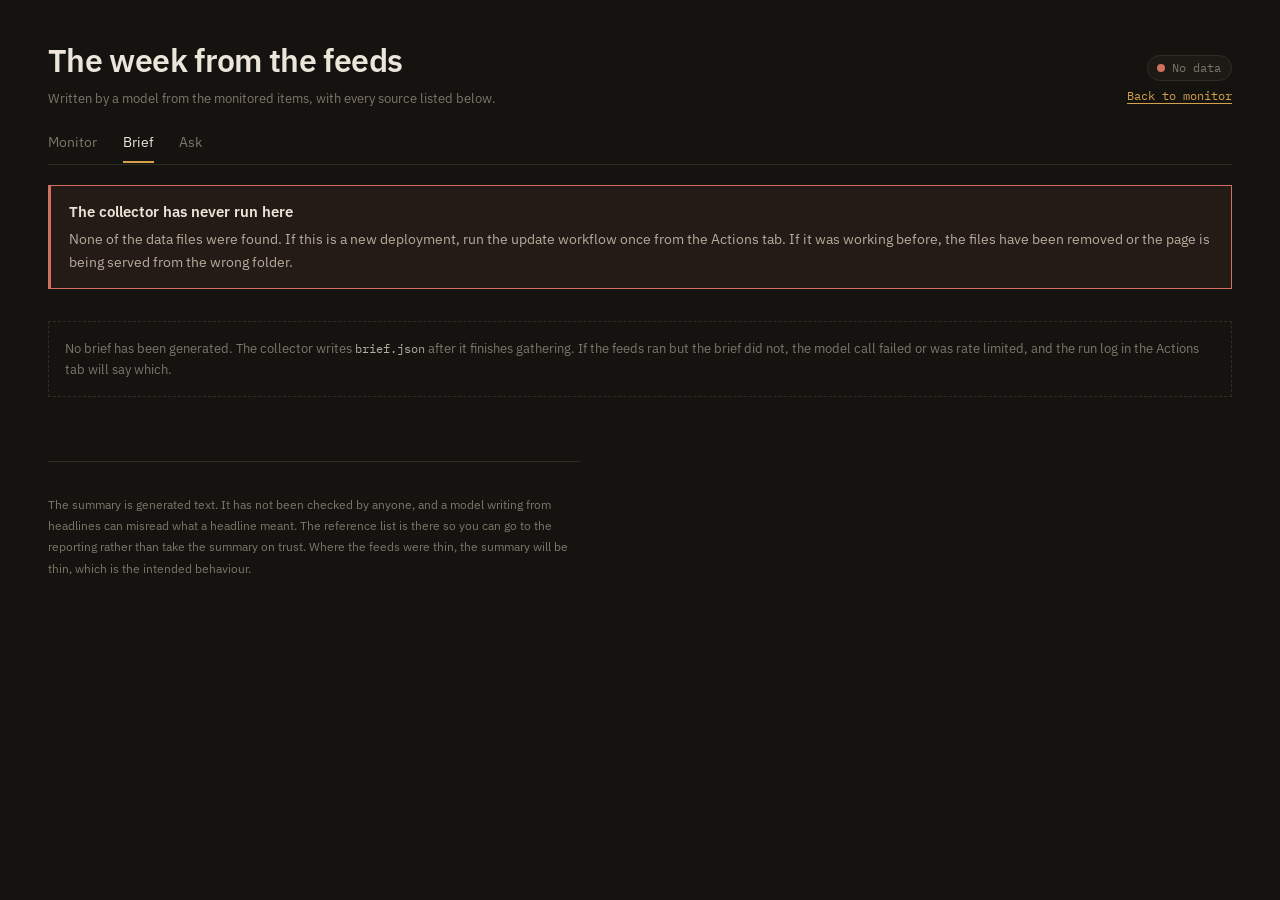
==== brief.html @ 3529eb23 "Add files via upload" ====
<!DOCTYPE html>
<html lang="en-AU">
<head>
<meta charset="utf-8">
<meta name="viewport" content="width=device-width, initial-scale=1">
<title>Brief · Sahel Monitor</title>
<meta name="description" content="Weekly written brief on the Sahel, generated from the monitored feeds.">
<link rel="preconnect" href="https://fonts.googleapis.com">
<link rel="preconnect" href="https://fonts.gstatic.com" crossorigin>
<link href="https://fonts.googleapis.com/css2?family=IBM+Plex+Mono:wght@400;500&family=IBM+Plex+Sans:wght@400;500;600&display=swap" rel="stylesheet">
<link rel="stylesheet" href="styles.css">
<style>
  .provenance {
    margin-top: 1.1rem; padding-top: 0.8rem; border-top: 1px solid var(--line-soft);
    font-family: var(--mono); font-size: 0.72rem; color: var(--ink-3);
    display: flex; flex-wrap: wrap; gap: 0.3rem 1.2rem;
  }
  .ref-filter {
    display: flex; flex-wrap: wrap; gap: 0.5rem; align-items: center;
    margin-bottom: 1rem;
  }
</style>
</head>
<body>

<header class="masthead">
  <h1>The week from the feeds
    <span>Written by a model from the monitored items, with every source listed below.</span>
  </h1>
  <div class="status-block">
    <span class="pill" id="status-pill"><span class="lamp"></span><span id="status-text">Checking</span></span>
    <a class="linkish" href="index.html" style="font-size:0.75rem;">Back to monitor</a>
  </div>
</header>

<nav class="tabs"></nav>

<div class="alert" id="alert" role="status">
  <h2 id="alert-title"></h2>
  <p id="alert-body"></p>
</div>

<section id="brief-wrap" style="margin-top:2rem; display:none;">
  <div class="panel">
    <div class="panel-head">
      <h2 id="brief-heading">Summary</h2>
      <span class="when" id="brief-when"></span>
    </div>
    <div class="prose" id="brief-body"></div>
    <div class="provenance">
      <span id="prov-model"></span>
      <span id="prov-items"></span>
      <span id="prov-window"></span>
    </div>
  </div>

  <div class="context-panel" id="context-panel" style="display:none;">
    <h3>Wider context</h3>
    <p class="origin">Drawn from outside the monitored feeds. Nothing here was
      collected by this system, so treat it separately from the summary above and
      follow the links before relying on any of it.</p>
    <div class="prose" id="context-body"></div>
    <ul class="source-list" id="context-sources"></ul>
  </div>
</section>

<div class="empty" id="no-brief" style="margin-top:2rem; display:none;">
  No brief has been generated. The collector writes <code>brief.json</code> after it
  finishes gathering. If the feeds ran but the brief did not, the model call failed
  or was rate limited, and the run log in the Actions tab will say which.
</div>

<section class="refs" id="refs-wrap" style="display:none;">
  <h2>References</h2>
  <p class="col-note">Every item the model was given, in the order it received them.
    If a claim above is not traceable to something here, it did not come from the feeds.</p>
  <div class="ref-filter">
    <input type="search" id="ref-q" placeholder="Filter references" aria-label="Filter references">
    <select id="ref-country" aria-label="Filter references by country">
      <option value="">Any country</option>
    </select>
    <span class="tally" id="ref-tally"></span>
  </div>
  <ol class="ref-list" id="ref-list"></ol>
</section>

<footer>
  <p>The summary is generated text. It has not been checked by anyone, and a model
  writing from headlines can misread what a headline meant. The reference list is
  there so you can go to the reporting rather than take the summary on trust. Where
  the feeds were thin, the summary will be thin, which is the intended behaviour.</p>
</footer>

<script src="shared.js"></script>
<script>
(function () {
  "use strict";
  var S = window.SM;
  var refs = [];

  function renderRefs(filterText, filterCountry) {
    var list = document.getElementById("ref-list");
    list.textContent = "";
    var shown = 0;

    refs.forEach(function (ref, index) {
      if (filterCountry && (ref.countries || []).indexOf(filterCountry) === -1) return;
      if (filterText) {
        var blob = ((ref.title || "") + " " + (ref.publisher || "")).toLowerCase();
        if (blob.indexOf(filterText) === -1) return;
      }
      shown++;

      var li = S.el("li", "ref-item");
      li.appendChild(S.el("div", "ref-num", String(index + 1)));

      var body = S.el("div", "ref-body");
      var href = S.safeUrl(ref.link);
      var head = S.el(href ? "a" : "span", null, ref.title || "Untitled");
      if (href) { head.href = href; head.target = "_blank"; head.rel = "noopener noreferrer"; }
      body.appendChild(head);

      var meta = S.el("div", "ref-meta");
      if (ref.publisher) meta.appendChild(S.el("span", null, ref.publisher));
      meta.appendChild(S.el("span", null, S.relativeDate(ref.date)));
      (ref.countries || []).forEach(function (c) { meta.appendChild(S.el("span", null, c)); });
      if (Number(ref.corroboration) >= 2) {
        meta.appendChild(S.el("span", null, ref.corroboration + " outlets"));
      }
      body.appendChild(meta);
      li.appendChild(body);
      list.appendChild(li);
    });

    document.getElementById("ref-tally").textContent =
      shown === refs.length ? refs.length + " items" : shown + " of " + refs.length;
  }

  function buildRefCountries() {
    var seen = {};
    refs.forEach(function (r) {
      (r.countries || []).forEach(function (c) { seen[c] = true; });
    });
    var select = document.getElementById("ref-country");
    Object.keys(seen).sort().forEach(function (c) {
      var o = S.el("option", null, c);
      o.value = c;
      select.appendChild(o);
    });
  }

  S.buildNav("brief.html");

  S.loadAll().then(function (data) {
    // The stale warning matters more here than anywhere else. A thin monitor
    // page looks thin. A stale summary reads as current no matter how old it is.
    S.assessFreshness(data.meta, {
      severeMessage:
        "The feeds behind this summary have not updated in some time, so the text " +
        "below describes an earlier period and says nothing about what has happened " +
        "since. Do not read it as a picture of this week."
    });

    var brief = data.brief;
    if (!brief || !brief.from_feeds) {
      document.getElementById("no-brief").style.display = "block";
      return;
    }

    document.getElementById("brief-wrap").style.display = "block";
    S.paragraphs(document.getElementById("brief-body"), brief.from_feeds);

    var when = new Date(brief.generated);
    if (!isNaN(when.getTime())) {
      document.getElementById("brief-when").textContent =
        when.toLocaleDateString("en-AU", { day: "numeric", month: "long", year: "numeric" });
    }

    document.getElementById("prov-model").textContent =
      "model  " + (brief.model || "unknown");
    document.getElementById("prov-items").textContent =
      (brief.items_used || (brief.references || []).length || 0) + " items given";
    document.getElementById("prov-window").textContent =
      "covering " + (brief.window_days || 7) + " days";

    if (brief.context) {
      S.paragraphs(document.getElementById("context-body"), brief.context);
      var srcList = document.getElementById("context-sources");
      (brief.context_sources || []).forEach(function (s) {
        var href = S.safeUrl(s.url);
        if (!href) return;
        var li = S.el("li");
        var a = S.el("a", null, s.title || href);
        a.href = href; a.target = "_blank"; a.rel = "noopener noreferrer";
        li.appendChild(a);
        srcList.appendChild(li);
      });
      document.getElementById("context-panel").style.display = "block";
    }

    refs = brief.references || [];
    if (refs.length) {
      document.getElementById("refs-wrap").style.display = "block";
      buildRefCountries();
      renderRefs("", "");

      var search = document.getElementById("ref-q"), timer;
      search.addEventListener("input", function () {
        clearTimeout(timer);
        timer = setTimeout(function () {
          renderRefs(search.value.trim().toLowerCase(),
                     document.getElementById("ref-country").value);
        }, 150);
      });
      document.getElementById("ref-country").addEventListener("change", function () {
        renderRefs(search.value.trim().toLowerCase(), this.value);
      });
    }
  });
})();
</script>
</body>
</html>
---- styles.css ----
/* =========================================================================
   Sahel Monitor - shared styles for index.html, brief.html and ask.html
   Change a colour or a font here and all three pages follow.
   ========================================================================= */

:root {
  --bg:        #14130f;
  --panel:     #1c1a15;
  --panel-2:   #232019;
  --line:      #322d24;
  --line-soft: #26221b;
  --ink:       #ece6da;
  --ink-2:     #b5ac9c;
  --ink-3:     #7e7668;
  --brass:     #d3a24b;
  --green:     #8fae93;
  --amber:     #d9a441;
  --red:       #d1705e;
  --sans: "IBM Plex Sans", ui-sans-serif, system-ui, sans-serif;
  --mono: "IBM Plex Mono", ui-monospace, Menlo, monospace;
}

* { box-sizing: border-box; }
html { -webkit-text-size-adjust: 100%; }

body {
  margin: 0;
  padding: 0 clamp(1rem, 4vw, 3rem) 5rem;
  background: var(--bg);
  color: var(--ink);
  font-family: var(--sans);
  font-size: 15px;
  line-height: 1.5;
}

a { color: inherit; }
:focus-visible { outline: 2px solid var(--brass); outline-offset: 2px; }
@media (prefers-reduced-motion: reduce) { * { transition: none !important; } }

.linkish {
  background: none; border: 0; padding: 0; font: inherit;
  color: var(--brass); cursor: pointer;
  text-decoration: underline; text-underline-offset: 3px;
}

button { font-family: inherit; }

.btn {
  font: inherit; font-size: 0.85rem; padding: 0.4rem 0.9rem;
  background: var(--brass); color: #14130f; border: 1px solid var(--brass);
  border-radius: 3px; cursor: pointer; font-weight: 500;
}
.btn:hover { filter: brightness(1.08); }
.btn:disabled { opacity: 0.45; cursor: not-allowed; filter: none; }
.btn.quiet { background: transparent; color: var(--ink-2); border-color: var(--line); }
.btn.quiet:hover { color: var(--ink); border-color: var(--ink-3); filter: none; }

/* ---------- masthead and navigation ---------- */

header.masthead {
  display: flex; flex-wrap: wrap; gap: 0.75rem 2rem;
  align-items: baseline; justify-content: space-between;
  padding: 2.25rem 0 1rem;
}
.masthead h1 {
  margin: 0; font-size: clamp(1.4rem, 1rem + 1.6vw, 2rem);
  font-weight: 600; letter-spacing: -0.02em;
}
.masthead h1 span {
  display: block; margin-top: 0.3rem;
  font-size: 0.8rem; font-weight: 400; letter-spacing: 0; color: var(--ink-3);
}
.status-block {
  display: flex; flex-direction: column; align-items: flex-end; gap: 0.35rem;
  font-family: var(--mono); font-size: 0.75rem; color: var(--ink-3);
}
.pill {
  display: inline-flex; align-items: center; gap: 0.45rem;
  padding: 0.2rem 0.6rem; border-radius: 999px;
  border: 1px solid var(--line); background: var(--panel);
}
.pill .lamp { width: 8px; height: 8px; border-radius: 50%; background: var(--ink-3); }

nav.tabs {
  display: flex; gap: 1.6rem; align-items: center;
  border-bottom: 1px solid var(--line); padding-bottom: 0.1rem;
}
nav.tabs a {
  text-decoration: none; color: var(--ink-3);
  font-size: 0.88rem; padding: 0.5rem 0;
  border-bottom: 2px solid transparent; margin-bottom: -1px;
}
nav.tabs a:hover { color: var(--ink-2); }
nav.tabs a[aria-current="page"] { color: var(--ink); border-bottom-color: var(--brass); }

/* ---------- alert banner ---------- */

.alert {
  display: none; margin-top: 1.25rem; padding: 0.9rem 1.1rem;
  border: 1px solid var(--amber); border-left-width: 3px;
  background: rgba(217, 164, 65, 0.07);
  font-size: 0.88rem; line-height: 1.6; color: var(--ink);
}
.alert.on { display: block; }
.alert.severe { border-color: var(--red); background: rgba(209, 112, 94, 0.09); }
.alert h2 { margin: 0 0 0.3rem; font-size: 0.92rem; font-weight: 600; }
.alert p { margin: 0; color: var(--ink-2); }

/* ---------- prose ---------- */

.prose { max-width: 74ch; color: var(--ink-2); font-size: 0.95rem; line-height: 1.7; }
.prose p { margin: 0 0 0.9rem; }
.prose p:last-child { margin-bottom: 0; }

.clamped { max-height: 9.5rem; overflow: hidden; position: relative; }
.clamped::after {
  content: ""; position: absolute; inset: auto 0 0 0; height: 4rem;
  background: linear-gradient(transparent, var(--panel));
}

/* ---------- panels ---------- */

.panel {
  padding: 1.5rem clamp(1.1rem, 3vw, 2rem);
  background: linear-gradient(180deg, var(--panel-2), var(--panel));
  border: 1px solid var(--line); border-left: 3px solid var(--brass);
}
.panel-head {
  display: flex; justify-content: space-between; align-items: baseline;
  gap: 1rem; margin-bottom: 0.9rem; flex-wrap: wrap;
}
.panel-head h2 { margin: 0; font-size: 1.05rem; font-weight: 600; }
.panel-head .when { font-family: var(--mono); font-size: 0.72rem; color: var(--ink-3); }

.context-panel {
  margin-top: 0.9rem; padding: 1.1rem clamp(1.1rem, 3vw, 2rem);
  border: 1px dashed var(--line); background: rgba(255,255,255,0.012);
}
.context-panel h3 { margin: 0 0 0.2rem; font-size: 0.86rem; font-weight: 600; color: var(--ink); }
.context-panel .origin { margin: 0 0 0.8rem; font-size: 0.74rem; color: var(--ink-3); }

.source-list {
  margin: 0.9rem 0 0; padding: 0; list-style: none;
  font-family: var(--mono); font-size: 0.72rem; line-height: 1.9;
}
.source-list a { color: var(--brass); }

/* ---------- diagnostics ---------- */

.diagnostics { display: none; margin-top: 1rem; border: 1px solid var(--line); background: var(--panel); }
.diagnostics.on { display: block; }
.diag-section { padding: 1rem 1.1rem; border-bottom: 1px solid var(--line-soft); }
.diag-section:last-child { border-bottom: 0; }
.diag-section h3 { margin: 0 0 0.6rem; font-size: 0.82rem; font-weight: 600; color: var(--ink); }
.diag-section p.hint { margin: 0.6rem 0 0; font-size: 0.75rem; color: var(--ink-3); }

.rows { font-family: var(--mono); font-size: 0.74rem; line-height: 1.85; color: var(--ink-2); }
.rows .tag { display: inline-block; width: 3.4rem; }
.rows .ok { color: var(--green); }
.rows .dry { color: var(--amber); }
.rows .fail { color: var(--red); }
.rows .note { color: var(--ink-3); }

.bars { display: grid; gap: 0.3rem; font-family: var(--mono); font-size: 0.74rem; }
.bar-row { display: grid; grid-template-columns: 8.5rem 1fr auto; gap: 0.6rem; align-items: center; }
.bar-track { height: 6px; background: var(--line-soft); position: relative; }
.bar-fill { position: absolute; inset: 0 auto 0 0; background: var(--ink-3); }
.bar-fill.low { background: var(--red); }
.bar-fill.high { background: var(--green); }
.bar-row .val { color: var(--ink-3); white-space: nowrap; }

/* ---------- filters ---------- */

.filters {
  position: sticky; top: 0; z-index: 5;
  margin-top: 2rem; padding: 0.85rem 0;
  background: var(--bg); border-bottom: 1px solid var(--line);
  display: flex; flex-wrap: wrap; gap: 0.5rem 0.7rem; align-items: center;
}
.filters .sep { width: 1px; height: 1.4rem; background: var(--line); }

.chip {
  font: inherit; font-size: 0.82rem; padding: 0.28rem 0.7rem;
  background: transparent; color: var(--ink-2);
  border: 1px solid var(--line); border-radius: 999px; cursor: pointer;
  display: inline-flex; align-items: center; gap: 0.45rem;
  transition: border-color 0.15s, color 0.15s, background 0.15s;
}
.chip:hover { color: var(--ink); border-color: var(--ink-3); }
.chip .dot { width: 7px; height: 7px; border-radius: 50%; background: currentColor; flex: none; }

input[type="search"], input[type="text"], input[type="password"], select, textarea {
  font: inherit; font-size: 0.85rem; padding: 0.35rem 0.6rem;
  background: var(--panel); color: var(--ink);
  border: 1px solid var(--line); border-radius: 3px;
}
textarea { line-height: 1.5; resize: vertical; }
.filters input[type="search"] { min-width: 12rem; flex: 1 1 12rem; max-width: 20rem; font-size: 0.82rem; }
.filters select { font-size: 0.82rem; padding: 0.3rem 0.55rem; }
.tally { margin-left: auto; font-family: var(--mono); font-size: 0.72rem; color: var(--ink-3); }

/* ---------- streams ---------- */

.columns {
  display: grid; grid-template-columns: 1.3fr 1fr 1fr;
  gap: clamp(1.2rem, 2.5vw, 2.2rem); align-items: start; margin-top: 1.6rem;
}
@media (max-width: 1080px) { .columns { grid-template-columns: 1fr 1fr; } }
@media (max-width: 760px)  { .columns { grid-template-columns: 1fr; } }

.col > h2 { margin: 0 0 0.15rem; font-size: 0.95rem; font-weight: 600; }
.col > .col-note { margin: 0 0 0.85rem; font-size: 0.77rem; color: var(--ink-3); }

.stream { list-style: none; margin: 0; padding: 0; }

.entry {
  padding: 0.85rem 0 0.85rem 0.85rem;
  border-top: 1px solid var(--line-soft);
  border-left: 2px solid transparent;
  transition: background 0.15s;
}
.entry:first-child { border-top: 0; }
.entry:hover { background: rgba(255,255,255,0.018); }
.entry .headline {
  display: block; color: var(--ink); text-decoration: none;
  font-size: 0.93rem; line-height: 1.4; font-weight: 500;
}
.entry .headline:hover { color: var(--brass); }
.entry .blurb { margin: 0.4rem 0 0; font-size: 0.82rem; line-height: 1.5; color: var(--ink-3); }

.badges { margin-top: 0.5rem; display: flex; flex-wrap: wrap; gap: 0.35rem; }
.badge {
  font-family: var(--mono); font-size: 0.68rem; line-height: 1.6;
  padding: 0 0.35rem; border: 1px solid var(--line); color: var(--ink-2);
  border-radius: 2px; white-space: nowrap;
}
.badge.strong { border-color: var(--green); color: var(--green); }
.badge.single { border-color: var(--line); color: var(--ink-3); }
.badge.fresh  { border-color: var(--brass); color: var(--brass); }
.badge.odd    { border-color: var(--red); color: var(--red); }

.entry .meta {
  margin-top: 0.45rem; display: flex; flex-wrap: wrap;
  align-items: center; gap: 0.35rem 0.6rem;
  font-family: var(--mono); font-size: 0.7rem; color: var(--ink-3);
}
.entry .meta .outlet { color: var(--ink-2); }
.entry .meta .place { color: var(--ink-2); border-bottom: 1px dotted var(--line); }
.entry .meta .tdot { width: 6px; height: 6px; border-radius: 50%; display: inline-block; }

.research { margin-top: 3rem; padding-top: 1.4rem; border-top: 1px solid var(--line); }
.research h2 { margin: 0 0 0.15rem; font-size: 0.95rem; font-weight: 600; }
.research .col-note { margin: 0 0 1rem; font-size: 0.77rem; color: var(--ink-3); }
.research .stream {
  display: grid; grid-template-columns: repeat(auto-fill, minmax(21rem, 1fr)); gap: 0 2rem;
}

/* ---------- references ---------- */

.refs { margin-top: 2.5rem; }
.refs h2 { margin: 0 0 0.15rem; font-size: 0.95rem; font-weight: 600; }
.refs .col-note { margin: 0 0 1rem; font-size: 0.77rem; color: var(--ink-3); }
.ref-list { list-style: none; margin: 0; padding: 0; counter-reset: ref; }
.ref-item {
  display: grid; grid-template-columns: 2.6rem 1fr; gap: 0.6rem;
  padding: 0.6rem 0; border-top: 1px solid var(--line-soft);
}
.ref-item:first-child { border-top: 0; }
.ref-num { font-family: var(--mono); font-size: 0.72rem; color: var(--ink-3); padding-top: 0.15rem; }
.ref-body a { color: var(--ink); text-decoration: none; font-size: 0.9rem; font-weight: 500; }
.ref-body a:hover { color: var(--brass); }
.ref-meta {
  margin-top: 0.25rem; font-family: var(--mono); font-size: 0.7rem; color: var(--ink-3);
  display: flex; flex-wrap: wrap; gap: 0.3rem 0.6rem;
}

/* ---------- chat ---------- */

.chat-wrap { max-width: 56rem; margin-top: 1.5rem; }

.keygate {
  padding: 1.4rem clamp(1.1rem, 3vw, 2rem);
  border: 1px solid var(--line); background: var(--panel);
}
.keygate h2 { margin: 0 0 0.5rem; font-size: 1rem; font-weight: 600; }
.keygate p { margin: 0 0 0.9rem; color: var(--ink-2); font-size: 0.88rem; max-width: 62ch; line-height: 1.65; }
.keygate .row { display: flex; gap: 0.5rem; flex-wrap: wrap; align-items: center; }
.keygate input { min-width: 22rem; flex: 1 1 22rem; }

.turn { padding: 1.1rem 0; border-top: 1px solid var(--line-soft); }
.turn:first-child { border-top: 0; }
.turn .who {
  font-family: var(--mono); font-size: 0.7rem; color: var(--ink-3); margin-bottom: 0.45rem;
}
.turn.you .body { color: var(--ink); font-size: 0.95rem; white-space: pre-wrap; }
.turn.model .body { color: var(--ink-2); font-size: 0.95rem; line-height: 1.7; }
.turn.model .body p { margin: 0 0 0.9rem; }
.turn.model .body p:last-child { margin-bottom: 0; }
.turn.error .body { color: var(--red); font-size: 0.9rem; }

.retrieval {
  margin-top: 0.8rem; border: 1px dashed var(--line);
  font-size: 0.78rem; color: var(--ink-3);
}
.retrieval summary {
  padding: 0.5rem 0.75rem; cursor: pointer; font-family: var(--mono); font-size: 0.72rem;
}
.retrieval summary:hover { color: var(--ink-2); }
.retrieval ol { margin: 0; padding: 0 0.75rem 0.75rem 2.2rem; font-size: 0.76rem; line-height: 1.75; }
.retrieval a { color: var(--brass); text-decoration: none; }
.retrieval a:hover { text-decoration: underline; }

.composer { margin-top: 1.5rem; display: flex; flex-direction: column; gap: 0.6rem; }
.composer textarea { width: 100%; min-height: 4.5rem; }
.composer .row { display: flex; gap: 0.6rem; align-items: center; flex-wrap: wrap; }
.composer .note { font-size: 0.74rem; color: var(--ink-3); margin-left: auto; font-family: var(--mono); }

.suggestions { display: flex; flex-wrap: wrap; gap: 0.4rem; margin-top: 1rem; }

/* ---------- states ---------- */

.empty {
  padding: 1rem; border: 1px dashed var(--line);
  font-size: 0.83rem; color: var(--ink-3); line-height: 1.6;
}
.empty code { font-family: var(--mono); font-size: 0.78rem; color: var(--ink-2); }

.skeleton { padding: 0.85rem 0 0.85rem 0.85rem; border-top: 1px solid var(--line-soft); }
.skeleton:first-child { border-top: 0; }
.skeleton div { height: 0.62rem; background: var(--line-soft); margin-bottom: 0.45rem; }
.skeleton div:nth-child(1) { width: 92%; }
.skeleton div:nth-child(2) { width: 68%; }
.skeleton div:nth-child(3) { width: 34%; height: 0.5rem; }

footer {
  margin-top: 4rem; padding-top: 1.2rem; border-top: 1px solid var(--line);
  font-size: 0.78rem; color: var(--ink-3); max-width: 76ch; line-height: 1.7;
}
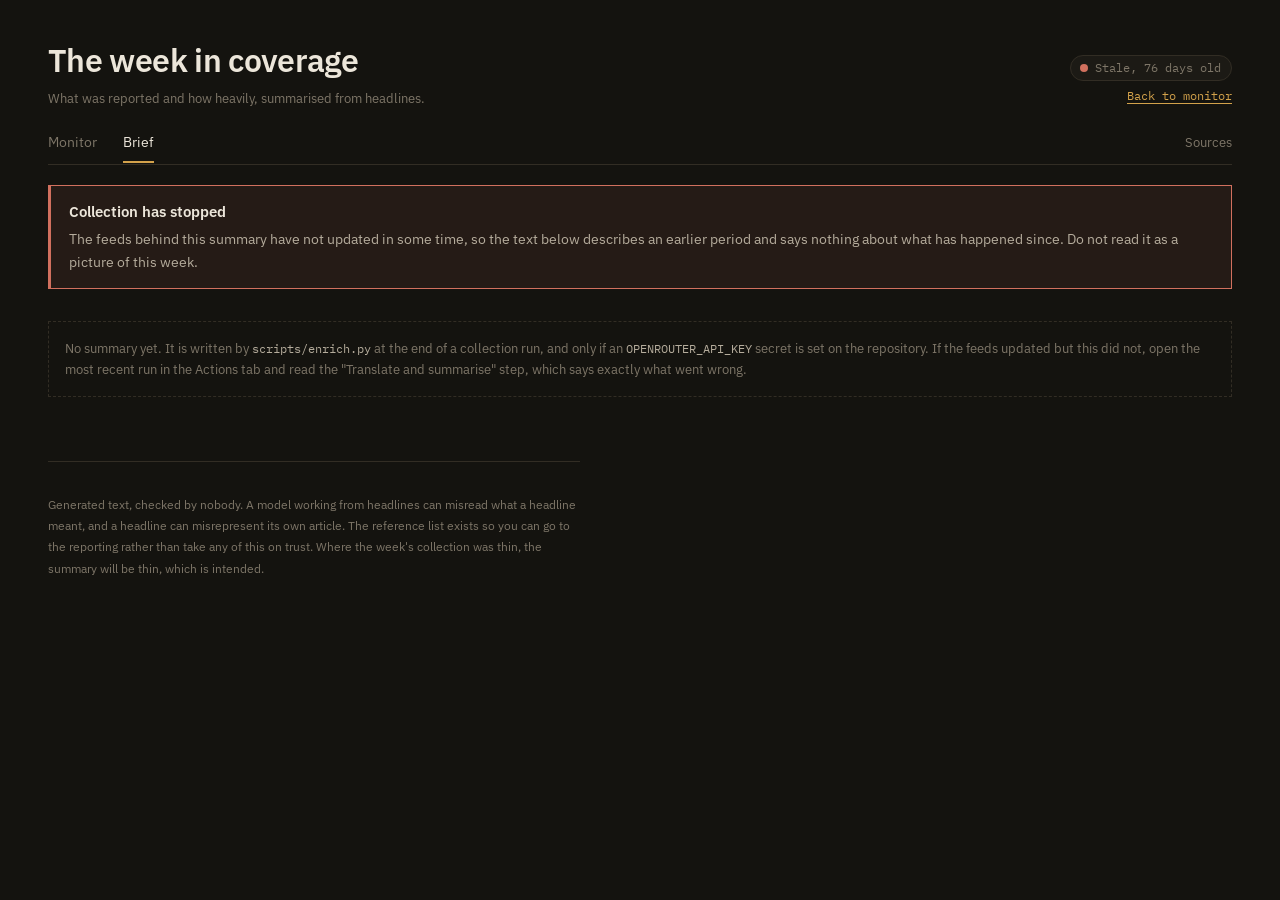
==== commit 91422aff: "Add files via upload" ====
--- a/brief.html
+++ b/brief.html
@@ -24,8 +24,8 @@
 <body>
 
 <header class="masthead">
-  <h1>The week from the feeds
-    <span>Written by a model from the monitored items, with every source listed below.</span>
+  <h1>The week in coverage
+    <span>What was reported and how heavily, summarised from headlines.</span>
   </h1>
   <div class="status-block">
     <span class="pill" id="status-pill"><span class="lamp"></span><span id="status-text">Checking</span></span>
@@ -46,11 +46,21 @@
       <h2 id="brief-heading">Summary</h2>
       <span class="when" id="brief-when"></span>
     </div>
+    <div class="basis-flag" id="basis-flag">
+      <strong>Written from headlines, not from articles.</strong>
+      The model that wrote this has read each headline, the short blurb the
+      feed carried, and the numbers around them: how many outlets ran each
+      story, what is new, and how each country compares with its own recent
+      volume. It has not opened a single article. So this describes the
+      coverage rather than the events, and it cannot tell you why something
+      happened or what it means. Use it to decide what to open.
+    </div>
     <div class="prose" id="brief-body"></div>
     <div class="provenance">
       <span id="prov-model"></span>
       <span id="prov-items"></span>
       <span id="prov-window"></span>
+      <span id="prov-basis"></span>
     </div>
   </div>
 
@@ -65,15 +75,18 @@
 </section>
 
 <div class="empty" id="no-brief" style="margin-top:2rem; display:none;">
-  No brief has been generated. The collector writes <code>brief.json</code> after it
-  finishes gathering. If the feeds ran but the brief did not, the model call failed
-  or was rate limited, and the run log in the Actions tab will say which.
+  No summary yet. It is written by <code>scripts/enrich.py</code> at the end of a
+  collection run, and only if an <code>OPENROUTER_API_KEY</code> secret is set on
+  the repository. If the feeds updated but this did not, open the most recent run
+  in the Actions tab and read the "Translate and summarise" step, which says
+  exactly what went wrong.
 </div>
 
 <section class="refs" id="refs-wrap" style="display:none;">
   <h2>References</h2>
-  <p class="col-note">Every item the model was given, in the order it received them.
-    If a claim above is not traceable to something here, it did not come from the feeds.</p>
+  <p class="col-note">Every item the model was given, numbered as it received
+    them, so a citation like [7] above points at item 7 here. If a claim is not
+    traceable to something in this list, it did not come from the feeds.</p>
   <div class="ref-filter">
     <input type="search" id="ref-q" placeholder="Filter references" aria-label="Filter references">
     <select id="ref-country" aria-label="Filter references by country">
@@ -85,10 +98,11 @@
 </section>
 
 <footer>
-  <p>The summary is generated text. It has not been checked by anyone, and a model
-  writing from headlines can misread what a headline meant. The reference list is
-  there so you can go to the reporting rather than take the summary on trust. Where
-  the feeds were thin, the summary will be thin, which is the intended behaviour.</p>
+  <p>Generated text, checked by nobody. A model working from headlines can
+  misread what a headline meant, and a headline can misrepresent its own
+  article. The reference list exists so you can go to the reporting rather
+  than take any of this on trust. Where the week's collection was thin, the
+  summary will be thin, which is intended.</p>
 </footer>
 
 <script src="shared.js"></script>
@@ -120,6 +134,11 @@
       if (href) { head.href = href; head.target = "_blank"; head.rel = "noopener noreferrer"; }
       body.appendChild(head);
 
+      if (ref.original_title) {
+        var orig = S.el("div", "ref-original", ref.original_title);
+        body.appendChild(orig);
+      }
+
       var meta = S.el("div", "ref-meta");
       if (ref.publisher) meta.appendChild(S.el("span", null, ref.publisher));
       meta.appendChild(S.el("span", null, S.relativeDate(ref.date)));
@@ -127,6 +146,10 @@
       if (Number(ref.corroboration) >= 2) {
         meta.appendChild(S.el("span", null, ref.corroboration + " outlets"));
       }
+      if (ref.stream && ref.stream !== "news") {
+        meta.appendChild(S.el("span", null, ref.stream));
+      }
+      if (ref.original_title) meta.appendChild(S.el("span", null, "translated"));
       body.appendChild(meta);
       li.appendChild(body);
       list.appendChild(li);
@@ -182,6 +205,8 @@
       (brief.items_used || (brief.references || []).length || 0) + " items given";
     document.getElementById("prov-window").textContent =
       "covering " + (brief.window_days || 7) + " days";
+    document.getElementById("prov-basis").textContent =
+      "basis  " + (brief.basis || "headlines");
 
     if (brief.context) {
       S.paragraphs(document.getElementById("context-body"), brief.context);
--- a/styles.css
+++ b/styles.css
@@ -92,6 +92,87 @@
 }
 nav.tabs a:hover { color: var(--ink-2); }
 nav.tabs a[aria-current="page"] { color: var(--ink); border-bottom-color: var(--brass); }
+/* Reference page: present but not competing with the three daily ones. */
+nav.tabs a.secondary { margin-left: auto; font-size: 0.82rem; color: var(--ink-3); }
+nav.tabs a.secondary:hover { color: var(--ink-2); }
+
+/* ---------- sources page ---------- */
+
+.sources-intro { max-width: 76ch; margin: 1.8rem 0 0; color: var(--ink-2); line-height: 1.7; }
+.sources-intro p { margin: 0 0 0.8rem; }
+.sources-intro code {
+  font-family: var(--mono); font-size: 0.82rem; color: var(--brass);
+}
+
+.block { margin-top: 2.8rem; }
+.block > h2 {
+  margin: 0 0 0.2rem; font-size: 1rem; font-weight: 600;
+  padding-bottom: 0.5rem; border-bottom: 1px solid var(--line);
+}
+.block > .block-note {
+  margin: 0.6rem 0 1.1rem; font-size: 0.82rem; color: var(--ink-3);
+  max-width: 76ch; line-height: 1.65;
+}
+.block h3 {
+  margin: 1.6rem 0 0.7rem; font-size: 0.86rem; font-weight: 600; color: var(--ink-2);
+}
+
+.feed-row {
+  display: grid; grid-template-columns: 1fr auto; gap: 0.4rem 1.2rem;
+  padding: 0.7rem 0 0.7rem 0.8rem;
+  border-top: 1px solid var(--line-soft);
+  border-left: 2px solid transparent;
+}
+.feed-row:first-of-type { border-top: 0; }
+.feed-row.is-fail { border-left-color: var(--red); }
+.feed-row.is-dry { border-left-color: var(--amber); }
+.feed-row.is-ok { border-left-color: var(--line); }
+
+.feed-name { font-size: 0.92rem; font-weight: 500; color: var(--ink); }
+.feed-url {
+  grid-column: 1 / -1; font-family: var(--mono); font-size: 0.7rem;
+  color: var(--ink-3); word-break: break-all; line-height: 1.5;
+}
+.feed-url a { color: var(--ink-3); text-decoration: none; }
+.feed-url a:hover { color: var(--brass); text-decoration: underline; }
+.feed-stat {
+  font-family: var(--mono); font-size: 0.7rem; color: var(--ink-3);
+  text-align: right; white-space: nowrap;
+}
+.feed-stat .ok { color: var(--green); }
+.feed-stat .dry { color: var(--amber); }
+.feed-stat .fail { color: var(--red); }
+
+.tagline {
+  display: flex; flex-wrap: wrap; gap: 0.3rem; margin: 0.35rem 0 0;
+}
+.term {
+  font-family: var(--mono); font-size: 0.68rem; line-height: 1.7;
+  padding: 0 0.35rem; border: 1px solid var(--line-soft);
+  color: var(--ink-3); border-radius: 2px;
+}
+
+.def-row { padding: 0.8rem 0; border-top: 1px solid var(--line-soft); }
+.def-row:first-of-type { border-top: 0; }
+.def-head {
+  display: flex; align-items: center; gap: 0.5rem;
+  font-size: 0.9rem; font-weight: 500; color: var(--ink);
+}
+.def-head .swatch { width: 9px; height: 9px; border-radius: 50%; flex: none; }
+.def-head .tier {
+  font-family: var(--mono); font-size: 0.68rem; color: var(--ink-3);
+  border: 1px solid var(--line); border-radius: 2px; padding: 0 0.3rem;
+}
+
+.two-up {
+  display: grid; grid-template-columns: repeat(auto-fit, minmax(20rem, 1fr));
+  gap: 0 2.5rem;
+}
+
+.notepad { margin-top: 1rem; }
+.notepad textarea { width: 100%; min-height: 9rem; max-width: 60rem; }
+.notepad .row { display: flex; gap: 0.6rem; align-items: center; margin-top: 0.6rem; flex-wrap: wrap; }
+.notepad .saved { font-family: var(--mono); font-size: 0.72rem; color: var(--ink-3); }
 
 /* ---------- alert banner ---------- */
 
@@ -138,6 +219,18 @@
 }
 .context-panel h3 { margin: 0 0 0.2rem; font-size: 0.86rem; font-weight: 600; color: var(--ink); }
 .context-panel .origin { margin: 0 0 0.8rem; font-size: 0.74rem; color: var(--ink-3); }
+
+.basis-flag {
+  margin: 0 0 1.1rem; padding: 0.85rem 1rem;
+  border: 1px solid var(--line); border-left: 2px solid var(--amber);
+  background: rgba(217, 164, 65, 0.05);
+  font-size: 0.82rem; line-height: 1.6; color: var(--ink-2); max-width: 74ch;
+}
+.basis-flag strong { color: var(--ink); font-weight: 600; }
+
+.ref-original {
+  margin-top: 0.2rem; font-size: 0.8rem; color: var(--ink-3); font-style: italic;
+}
 
 .source-list {
   margin: 0.9rem 0 0; padding: 0; list-style: none;
@@ -199,61 +292,177 @@
 .filters select { font-size: 0.82rem; padding: 0.3rem 0.55rem; }
 .tally { margin-left: auto; font-family: var(--mono); font-size: 0.72rem; color: var(--ink-3); }
 
+/* ---------- filters ---------- */
+
+.filter-group { display: flex; flex-direction: column; gap: 0.2rem; }
+.filter-group label {
+  font-family: var(--mono); font-size: 0.64rem; letter-spacing: 0.04em;
+  color: var(--ink-3); padding-left: 0.1rem;
+}
+.filters select { min-width: 9.5rem; }
+
 /* ---------- streams ---------- */
 
 .columns {
-  display: grid; grid-template-columns: 1.3fr 1fr 1fr;
-  gap: clamp(1.2rem, 2.5vw, 2.2rem); align-items: start; margin-top: 1.6rem;
-}
-@media (max-width: 1080px) { .columns { grid-template-columns: 1fr 1fr; } }
-@media (max-width: 760px)  { .columns { grid-template-columns: 1fr; } }
-
-.col > h2 { margin: 0 0 0.15rem; font-size: 0.95rem; font-weight: 600; }
-.col > .col-note { margin: 0 0 0.85rem; font-size: 0.77rem; color: var(--ink-3); }
-
-.stream { list-style: none; margin: 0; padding: 0; }
-
-.entry {
-  padding: 0.85rem 0 0.85rem 0.85rem;
-  border-top: 1px solid var(--line-soft);
-  border-left: 2px solid transparent;
-  transition: background 0.15s;
-}
-.entry:first-child { border-top: 0; }
-.entry:hover { background: rgba(255,255,255,0.018); }
-.entry .headline {
-  display: block; color: var(--ink); text-decoration: none;
-  font-size: 0.93rem; line-height: 1.4; font-weight: 500;
-}
-.entry .headline:hover { color: var(--brass); }
-.entry .blurb { margin: 0.4rem 0 0; font-size: 0.82rem; line-height: 1.5; color: var(--ink-3); }
-
-.badges { margin-top: 0.5rem; display: flex; flex-wrap: wrap; gap: 0.35rem; }
+  display: grid; grid-template-columns: 1fr 1.25fr 1fr;
+  gap: 1.1rem; align-items: start; margin-top: 1.6rem;
+}
+@media (max-width: 1100px) { .columns { grid-template-columns: 1fr 1fr; } }
+@media (max-width: 780px)  { .columns { grid-template-columns: 1fr; } }
+
+.col {
+  background: var(--panel);
+  border: 1px solid var(--line);
+  border-radius: 4px;
+  overflow: hidden;
+}
+.col > header {
+  padding: 0.9rem 1rem 0.8rem;
+  border-bottom: 1px solid var(--line);
+  background: var(--panel-2);
+}
+.col > header h2 {
+  margin: 0; font-size: 0.9rem; font-weight: 600;
+  display: flex; align-items: baseline; gap: 0.5rem;
+}
+.col > header h2 .count {
+  font-family: var(--mono); font-size: 0.68rem; font-weight: 400;
+  color: var(--ink-3); margin-left: auto;
+}
+.col > header .col-note { margin: 0.25rem 0 0; font-size: 0.74rem; color: var(--ink-3); }
+.col .stream { list-style: none; margin: 0; padding: 0.3rem 0.6rem 0.6rem; }
+
+/* ---------- cards ---------- */
+
+.card {
+  display: block; width: 100%; text-align: left;
+  font: inherit; color: inherit; cursor: pointer;
+  background: transparent;
+  border: 1px solid transparent;
+  border-top-color: var(--line-soft);
+  border-radius: 3px;
+  padding: 0.75rem 0.6rem;
+  transition: background 0.12s, border-color 0.12s;
+}
+.stream li:first-child .card { border-top-color: transparent; }
+.card:hover { background: rgba(255,255,255,0.03); border-color: var(--line); }
+.card:hover .card-title { color: var(--brass); }
+
+.card-accent {
+  display: block; height: 2px; width: 2.2rem; border-radius: 2px;
+  margin-bottom: 0.5rem; background: var(--line);
+}
+.card-title {
+  margin: 0; font-size: 0.9rem; line-height: 1.4; font-weight: 500; color: var(--ink);
+}
+.card-original {
+  margin: 0.3rem 0 0; font-size: 0.78rem; line-height: 1.45;
+  color: var(--ink-3); font-style: italic;
+}
+.card-meta {
+  margin-top: 0.5rem; display: flex; flex-wrap: wrap; align-items: center;
+  gap: 0.3rem 0.55rem; font-family: var(--mono); font-size: 0.68rem; color: var(--ink-3);
+}
+.card-meta .outlet { color: var(--ink-2); }
+
+.badges { display: flex; flex-wrap: wrap; gap: 0.3rem; margin-top: 0.45rem; }
 .badge {
-  font-family: var(--mono); font-size: 0.68rem; line-height: 1.6;
-  padding: 0 0.35rem; border: 1px solid var(--line); color: var(--ink-2);
+  font-family: var(--mono); font-size: 0.66rem; line-height: 1.7;
+  padding: 0 0.34rem; border: 1px solid var(--line); color: var(--ink-3);
   border-radius: 2px; white-space: nowrap;
 }
 .badge.strong { border-color: var(--green); color: var(--green); }
-.badge.single { border-color: var(--line); color: var(--ink-3); }
 .badge.fresh  { border-color: var(--brass); color: var(--brass); }
 .badge.odd    { border-color: var(--red); color: var(--red); }
-
-.entry .meta {
-  margin-top: 0.45rem; display: flex; flex-wrap: wrap;
-  align-items: center; gap: 0.35rem 0.6rem;
-  font-family: var(--mono); font-size: 0.7rem; color: var(--ink-3);
-}
-.entry .meta .outlet { color: var(--ink-2); }
-.entry .meta .place { color: var(--ink-2); border-bottom: 1px dotted var(--line); }
-.entry .meta .tdot { width: 6px; height: 6px; border-radius: 50%; display: inline-block; }
-
-.research { margin-top: 3rem; padding-top: 1.4rem; border-top: 1px solid var(--line); }
+.badge.grouped { border-color: var(--ink-3); color: var(--ink-2); }
+
+.research { margin-top: 2.4rem; }
+.research > header { margin-bottom: 0.9rem; }
 .research h2 { margin: 0 0 0.15rem; font-size: 0.95rem; font-weight: 600; }
-.research .col-note { margin: 0 0 1rem; font-size: 0.77rem; color: var(--ink-3); }
+.research .col-note { margin: 0; font-size: 0.77rem; color: var(--ink-3); }
 .research .stream {
-  display: grid; grid-template-columns: repeat(auto-fill, minmax(21rem, 1fr)); gap: 0 2rem;
-}
+  display: grid; grid-template-columns: repeat(auto-fill, minmax(21rem, 1fr));
+  gap: 0 1.4rem; list-style: none; margin: 0; padding: 0;
+  border: 1px solid var(--line); border-radius: 4px;
+  background: var(--panel); padding: 0.4rem 0.8rem 0.8rem;
+}
+
+/* ---------- detail dialog ---------- */
+
+.scrim {
+  position: fixed; inset: 0; z-index: 50;
+  background: rgba(8, 7, 5, 0.72);
+  display: none; align-items: flex-start; justify-content: center;
+  padding: clamp(1rem, 5vh, 4rem) 1rem;
+  overflow-y: auto;
+}
+.scrim.on { display: flex; }
+
+.sheet {
+  width: min(48rem, 100%);
+  background: var(--panel);
+  border: 1px solid var(--line);
+  border-radius: 5px;
+  box-shadow: 0 24px 60px rgba(0,0,0,0.5);
+}
+.sheet-head {
+  padding: 1.2rem clamp(1rem, 3vw, 1.6rem) 1rem;
+  border-bottom: 1px solid var(--line);
+  display: flex; gap: 1rem; align-items: flex-start;
+}
+.sheet-head h2 { margin: 0; font-size: 1.08rem; line-height: 1.35; font-weight: 600; flex: 1; }
+.sheet-close {
+  background: none; border: 1px solid var(--line); color: var(--ink-3);
+  font: inherit; font-size: 1rem; line-height: 1; cursor: pointer;
+  padding: 0.3rem 0.55rem; border-radius: 3px; flex: none;
+}
+.sheet-close:hover { color: var(--ink); border-color: var(--ink-3); }
+
+.sheet-body { padding: 1.1rem clamp(1rem, 3vw, 1.6rem) 1.4rem; }
+.sheet-section { margin-top: 1.3rem; }
+.sheet-section:first-child { margin-top: 0; }
+.sheet-section > h3 {
+  margin: 0 0 0.5rem; font-family: var(--mono); font-size: 0.68rem;
+  letter-spacing: 0.05em; color: var(--ink-3); font-weight: 400;
+}
+.sheet-original {
+  margin: 0; padding: 0.7rem 0.9rem; border-left: 2px solid var(--line);
+  background: rgba(255,255,255,0.015); color: var(--ink-2);
+  font-size: 0.88rem; line-height: 1.6;
+}
+.sheet-blurb { margin: 0; color: var(--ink-2); font-size: 0.9rem; line-height: 1.65; }
+
+.facts { display: grid; grid-template-columns: repeat(auto-fit, minmax(10rem, 1fr)); gap: 0.7rem 1.2rem; }
+.fact { }
+.fact dt {
+  font-family: var(--mono); font-size: 0.66rem; color: var(--ink-3);
+  letter-spacing: 0.04em; margin-bottom: 0.15rem;
+}
+.fact dd { margin: 0; font-size: 0.86rem; color: var(--ink); }
+
+.also-list { list-style: none; margin: 0; padding: 0; }
+.also-item {
+  padding: 0.55rem 0; border-top: 1px solid var(--line-soft);
+  display: flex; gap: 0.7rem; align-items: baseline; flex-wrap: wrap;
+}
+.also-item:first-child { border-top: 0; }
+.also-item .who {
+  font-family: var(--mono); font-size: 0.72rem; color: var(--ink-2);
+  min-width: 8rem;
+}
+.also-item .what { flex: 1 1 16rem; font-size: 0.84rem; line-height: 1.45; }
+.also-item .what a { color: var(--ink-2); text-decoration: none; }
+.also-item .what a:hover { color: var(--brass); text-decoration: underline; }
+.also-item .flag {
+  font-family: var(--mono); font-size: 0.64rem; color: var(--ink-3);
+  border: 1px solid var(--line); border-radius: 2px; padding: 0 0.25rem;
+}
+
+.sheet-actions {
+  margin-top: 1.5rem; padding-top: 1.1rem; border-top: 1px solid var(--line);
+  display: flex; gap: 0.6rem; flex-wrap: wrap; align-items: center;
+}
+.sheet-note { font-size: 0.75rem; color: var(--ink-3); margin: 0.9rem 0 0; line-height: 1.6; }
 
 /* ---------- references ---------- */
 
@@ -274,49 +483,6 @@
   display: flex; flex-wrap: wrap; gap: 0.3rem 0.6rem;
 }
 
-/* ---------- chat ---------- */
-
-.chat-wrap { max-width: 56rem; margin-top: 1.5rem; }
-
-.keygate {
-  padding: 1.4rem clamp(1.1rem, 3vw, 2rem);
-  border: 1px solid var(--line); background: var(--panel);
-}
-.keygate h2 { margin: 0 0 0.5rem; font-size: 1rem; font-weight: 600; }
-.keygate p { margin: 0 0 0.9rem; color: var(--ink-2); font-size: 0.88rem; max-width: 62ch; line-height: 1.65; }
-.keygate .row { display: flex; gap: 0.5rem; flex-wrap: wrap; align-items: center; }
-.keygate input { min-width: 22rem; flex: 1 1 22rem; }
-
-.turn { padding: 1.1rem 0; border-top: 1px solid var(--line-soft); }
-.turn:first-child { border-top: 0; }
-.turn .who {
-  font-family: var(--mono); font-size: 0.7rem; color: var(--ink-3); margin-bottom: 0.45rem;
-}
-.turn.you .body { color: var(--ink); font-size: 0.95rem; white-space: pre-wrap; }
-.turn.model .body { color: var(--ink-2); font-size: 0.95rem; line-height: 1.7; }
-.turn.model .body p { margin: 0 0 0.9rem; }
-.turn.model .body p:last-child { margin-bottom: 0; }
-.turn.error .body { color: var(--red); font-size: 0.9rem; }
-
-.retrieval {
-  margin-top: 0.8rem; border: 1px dashed var(--line);
-  font-size: 0.78rem; color: var(--ink-3);
-}
-.retrieval summary {
-  padding: 0.5rem 0.75rem; cursor: pointer; font-family: var(--mono); font-size: 0.72rem;
-}
-.retrieval summary:hover { color: var(--ink-2); }
-.retrieval ol { margin: 0; padding: 0 0.75rem 0.75rem 2.2rem; font-size: 0.76rem; line-height: 1.75; }
-.retrieval a { color: var(--brass); text-decoration: none; }
-.retrieval a:hover { text-decoration: underline; }
-
-.composer { margin-top: 1.5rem; display: flex; flex-direction: column; gap: 0.6rem; }
-.composer textarea { width: 100%; min-height: 4.5rem; }
-.composer .row { display: flex; gap: 0.6rem; align-items: center; flex-wrap: wrap; }
-.composer .note { font-size: 0.74rem; color: var(--ink-3); margin-left: auto; font-family: var(--mono); }
-
-.suggestions { display: flex; flex-wrap: wrap; gap: 0.4rem; margin-top: 1rem; }
-
 /* ---------- states ---------- */
 
 .empty {
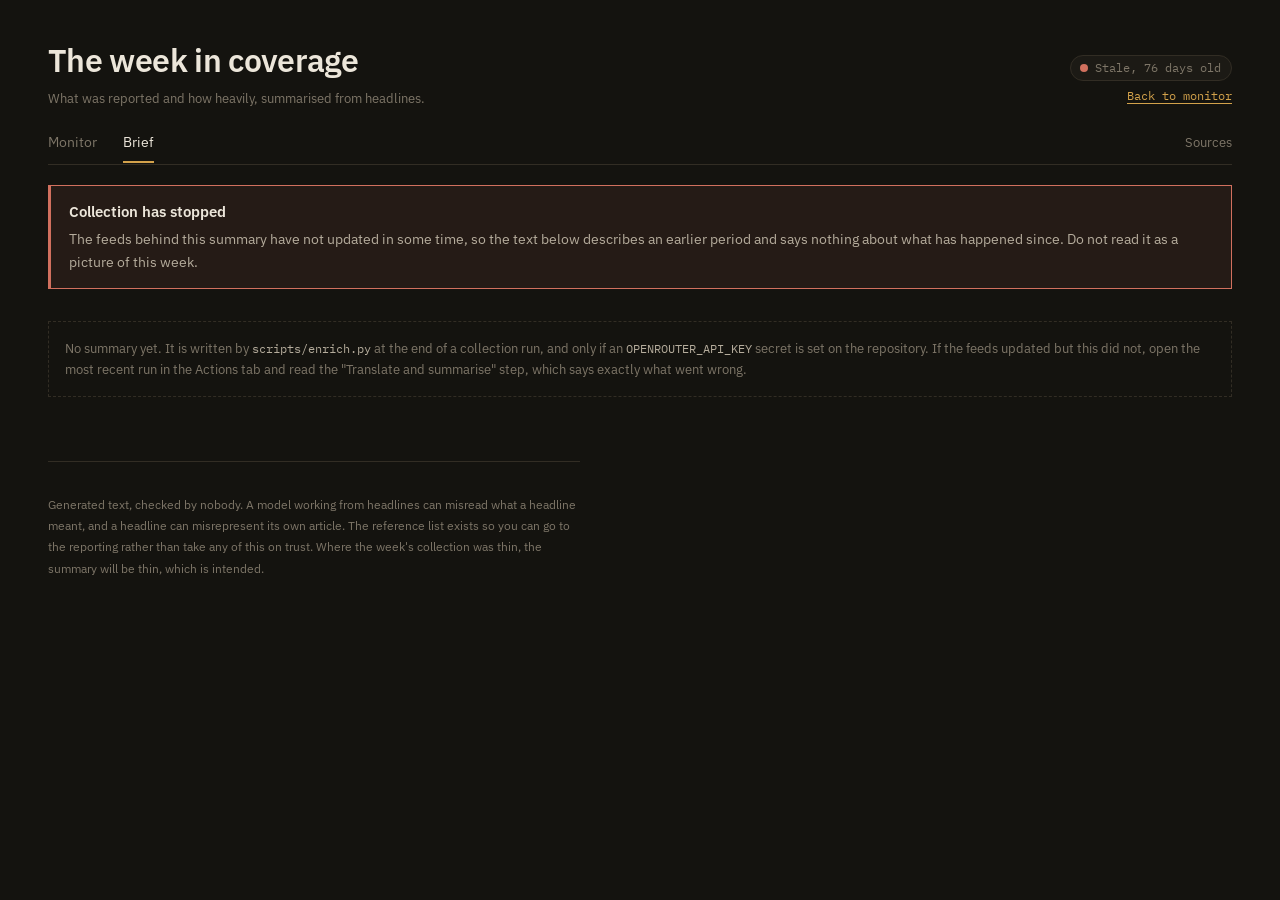
==== commit e167640f: "Add files via upload" ====
--- a/brief.html
+++ b/brief.html
@@ -143,6 +143,9 @@
       if (ref.publisher) meta.appendChild(S.el("span", null, ref.publisher));
       meta.appendChild(S.el("span", null, S.relativeDate(ref.date)));
       (ref.countries || []).forEach(function (c) { meta.appendChild(S.el("span", null, c)); });
+      (ref.actors || []).slice(0, 2).forEach(function (a) {
+        meta.appendChild(S.el("span", null, a));
+      });
       if (Number(ref.corroboration) >= 2) {
         meta.appendChild(S.el("span", null, ref.corroboration + " outlets"));
       }
--- a/styles.css
+++ b/styles.css
@@ -288,8 +288,23 @@
   border: 1px solid var(--line); border-radius: 3px;
 }
 textarea { line-height: 1.5; resize: vertical; }
-.filters input[type="search"] { min-width: 12rem; flex: 1 1 12rem; max-width: 20rem; font-size: 0.82rem; }
-.filters select { font-size: 0.82rem; padding: 0.3rem 0.55rem; }
+/* The inputs sit inside .filter-group, which is a COLUMN flex container, so
+   any flex shorthand here would size their height rather than their width.
+   That is what made the search box enormous. Size them by width only. */
+.filters input[type="search"],
+.filters select {
+  flex: 0 0 auto;
+  font-size: 0.82rem;
+  padding: 0.3rem 0.55rem;
+  height: 2rem;
+}
+.filters input[type="search"] { width: 13rem; }
+.filters select { width: 11rem; }
+.filters .btn { height: 2rem; padding: 0 0.9rem; }
+@media (max-width: 640px) {
+  .filter-group { flex: 1 1 100%; }
+  .filters input[type="search"], .filters select { width: 100%; }
+}
 .tally { margin-left: auto; font-family: var(--mono); font-size: 0.72rem; color: var(--ink-3); }
 
 /* ---------- filters ---------- */
@@ -299,7 +314,7 @@
   font-family: var(--mono); font-size: 0.64rem; letter-spacing: 0.04em;
   color: var(--ink-3); padding-left: 0.1rem;
 }
-.filters select { min-width: 9.5rem; }
+
 
 /* ---------- streams ---------- */
 
